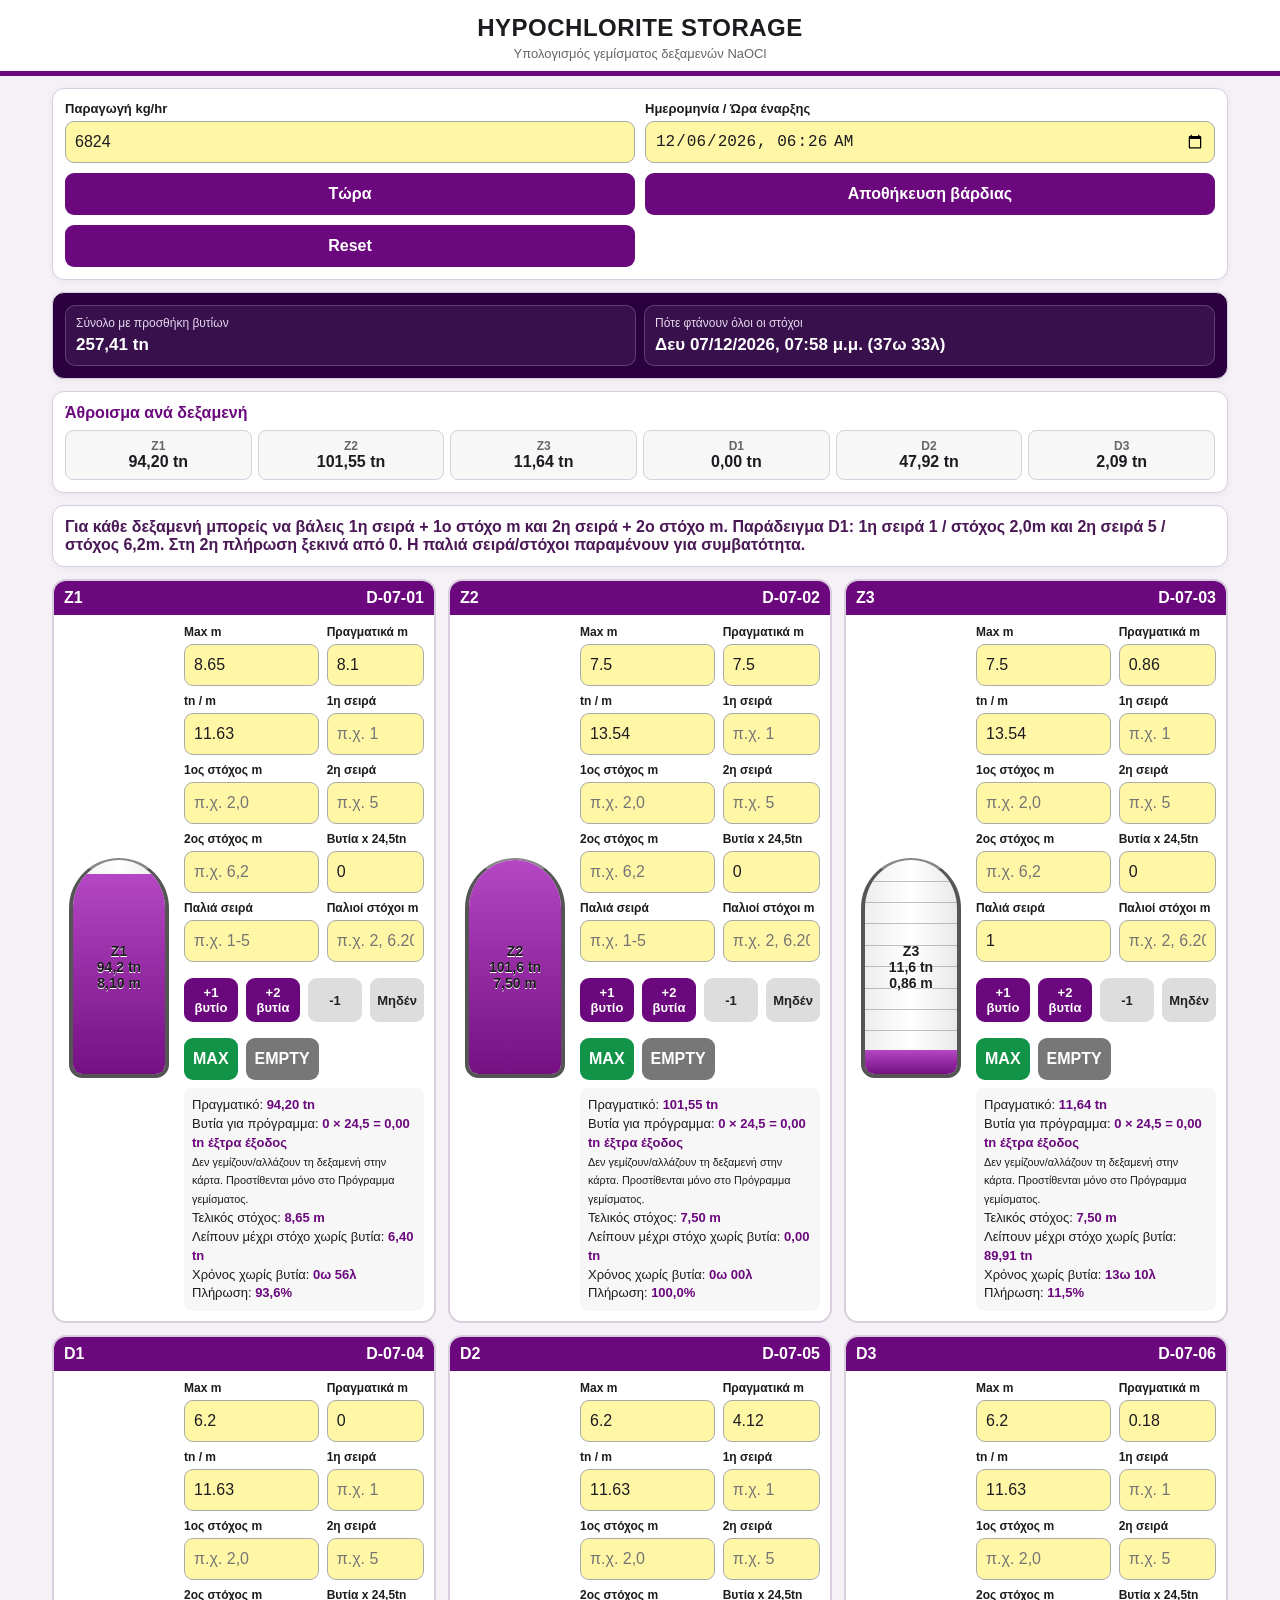
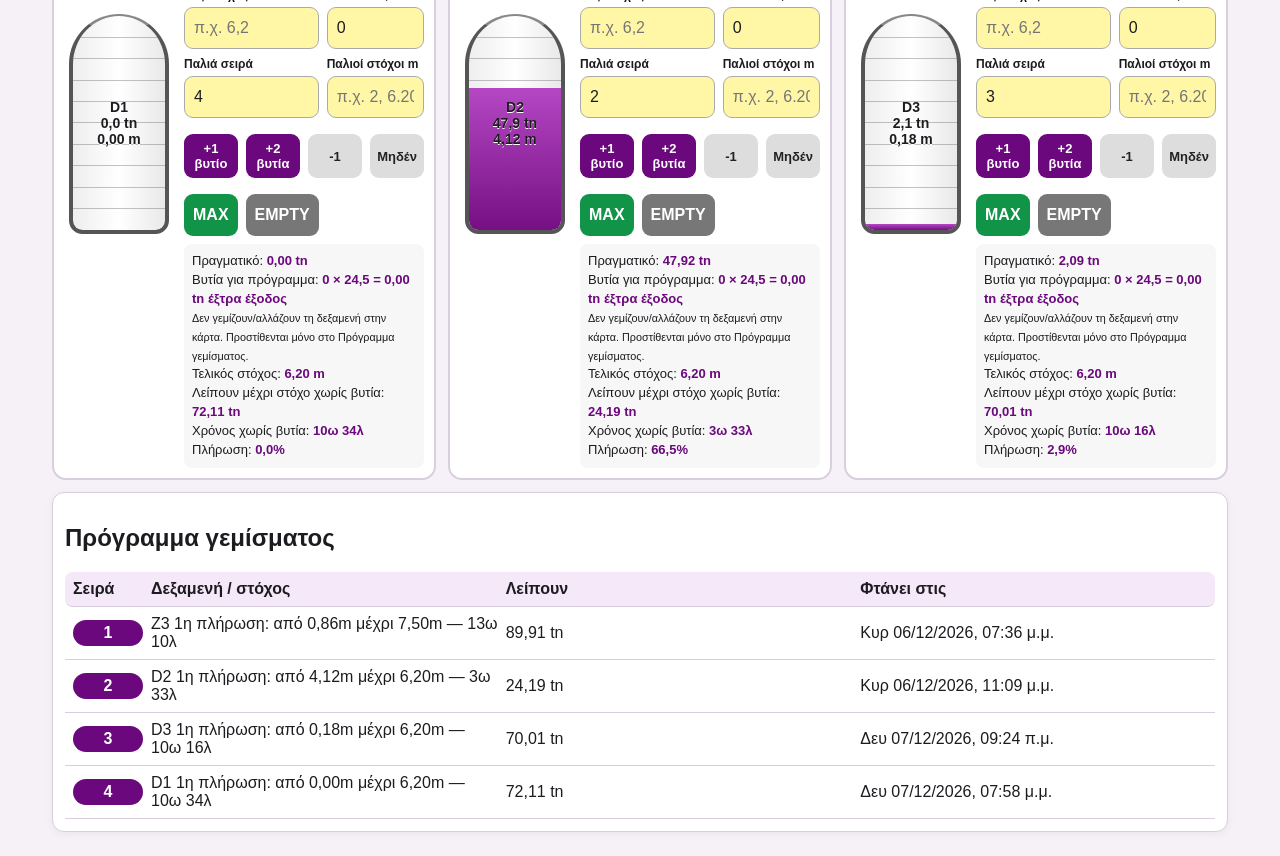
==== tank-planner/index.html @ 5c8deece "Add files via upload" ====
<!doctype html>
<html lang="el">
<head>
  <meta charset="utf-8" />
  <meta name="viewport" content="width=device-width, initial-scale=1, viewport-fit=cover" />
  <meta name="theme-color" content="#2b003f" />
  <meta name="apple-mobile-web-app-capable" content="yes" />
  <meta name="apple-mobile-web-app-title" content="NaOCl Tanks" />
  <meta name="apple-mobile-web-app-status-bar-style" content="black-translucent" />
  <link rel="apple-touch-icon" href="apple-touch-icon.png" />
  <link rel="icon" type="image/png" sizes="192x192" href="icon-192.png" />
  <link rel="manifest" href="manifest.json" />
  <link rel="stylesheet" href="style.css" />
  <title>NaOCl Storage</title>
</head>
<body>
  <header>
    <h1>HYPOCHLORITE STORAGE</h1>
    <p>Υπολογισμός γεμίσματος δεξαμενών NaOCl</p>
  </header>

  <main>
    <section class="panel top-panel">
      <label>Παραγωγή kg/hr
        <input id="production" type="text" inputmode="text" placeholder="π.χ. 6824 ή 6824,5" />
      </label>
      <label>Ημερομηνία / Ώρα έναρξης
        <input id="startTime" type="datetime-local" />
      </label>
      <button id="nowBtn" type="button">Τώρα</button>
      <button id="saveBtn" type="button">Αποθήκευση βάρδιας</button>
      <button id="resetBtn" type="button">Reset</button>
    </section>

    <section class="summary two">
      <div><span>Σύνολο με προσθήκη βυτίων</span><strong id="totalNow">-</strong></div>
      <div><span>Πότε φτάνουν όλοι οι στόχοι</span><strong id="allFullTime">-</strong></div>
    </section>

    <section class="panel compact">
      <h2>Άθροισμα ανά δεξαμενή</h2>
      <div id="totalBreakdown" class="breakdown"></div>
    </section>

    <section class="legend">
      <span>Για κάθε δεξαμενή μπορείς να βάλεις 1η σειρά + 1ο στόχο m και 2η σειρά + 2ο στόχο m. Παράδειγμα D1: 1η σειρά 1 / στόχος 2,0m και 2η σειρά 5 / στόχος 6,2m. Στη 2η πλήρωση ξεκινά από 0. Η παλιά σειρά/στόχοι παραμένουν για συμβατότητα.</span>
    </section>

    <section id="tanks" class="tank-grid"></section>

    <section class="panel">
      <h2>Πρόγραμμα γεμίσματος</h2>
      <div id="schedule" class="schedule"></div>
    </section>
  </main>

  <script src="app.js?v=v8-display-order-1"></script>
</body>
</html>
---- tank-planner/style.css ----
:root{
  --bg:#f5f1f6; --panel:#ffffff; --purple:#6b087d; --purple2:#8a2399;
  --text:#1c1b1f; --muted:#666; --line:#d8cedd; --water:#9a28aa; --input:#fff7a6;
  --green:#119447; --red:#d22; --blue:#0057d9;
}
*{box-sizing:border-box}
body{margin:0;font-family:Arial,Helvetica,sans-serif;background:var(--bg);color:var(--text)}
header{background:#fff;padding:14px 12px 10px;text-align:center;border-bottom:5px solid var(--purple)}
h1{font-size:24px;margin:0;font-weight:900;letter-spacing:.5px} header p{margin:4px 0 0;color:var(--muted);font-size:13px}
main{max-width:1200px;margin:0 auto;padding:12px}
.panel,.summary,.legend{background:var(--panel);border:1px solid var(--line);border-radius:12px;padding:12px;margin-bottom:12px;box-shadow:0 2px 8px #0000000d}
.top-panel{display:grid;grid-template-columns:repeat(2,minmax(160px,1fr));gap:10px;align-items:end}
label{display:flex;flex-direction:column;font-size:13px;font-weight:700;gap:5px}
input,select,button{font-size:16px;border:1px solid #aaa;border-radius:9px;padding:9px;background:white;color:var(--text);min-height:42px}
input{background:var(--input)}
button{background:var(--purple);color:white;border:0;font-weight:800} button.secondary{background:#ddd;color:#222}
.summary{display:grid;grid-template-columns:repeat(2,1fr);gap:8px;background:#2b003f;color:white}
.summary div{border:1px solid #ffffff33;border-radius:10px;padding:10px;background:#ffffff10}.summary span{display:block;font-size:12px;color:#e7d8ef}.summary strong{display:block;margin-top:5px;font-size:17px}
.legend{font-weight:700;color:#4a1855}
.tank-grid{display:grid;grid-template-columns:repeat(3,1fr);gap:12px;margin-bottom:12px}
.tank-card{background:white;border:2px solid var(--line);border-radius:14px;padding:10px;position:relative;overflow:hidden}
.tank-card.active{border-color:var(--purple);box-shadow:0 0 0 3px #6b087d22}
.tank-title{display:flex;justify-content:space-between;align-items:center;background:var(--purple);color:white;margin:-10px -10px 10px;padding:8px 10px;font-weight:900}
.tank-layout{display:grid;grid-template-columns:110px 1fr;gap:10px;align-items:start}
.tank-visual{height:220px;border:4px solid #555;border-top:2px solid #888;border-radius:52px 52px 14px 14px;background:linear-gradient(90deg,#eee,#fff,#e9e9e9);position:relative;overflow:hidden;margin:auto;width:100px}
.fill{position:absolute;left:0;right:0;bottom:0;background:linear-gradient(#b547c4,#751083);height:0%;transition:height .25s}.mark{position:absolute;left:0;right:0;border-top:1px solid #666;opacity:.4}.tank-text{position:absolute;inset:0;display:flex;flex-direction:column;align-items:center;justify-content:center;text-align:center;font-weight:900;text-shadow:0 1px 0 #fff;font-size:14px}
.fields{display:grid;grid-template-columns:1fr 1fr;gap:8px}.fields label{font-size:12px}.fields input{width:100%}.small-btns{display:grid;grid-template-columns:1fr 1fr;gap:8px;margin-top:8px}.maxbtn{background:var(--green)}.emptybtn{background:#777}
.results{grid-column:1/-1;background:#f7f7f7;border-radius:8px;padding:8px;font-size:13px;line-height:1.45}.results b{color:var(--purple)}
.schedule-row{display:grid;grid-template-columns:70px 1fr 1fr 1fr;gap:8px;padding:8px;border-bottom:1px solid var(--line);align-items:center}.schedule-row:first-child{font-weight:900;background:#f5e8f8;border-radius:8px}.badge{background:var(--purple);color:white;border-radius:999px;padding:4px 8px;font-weight:900;text-align:center}
@media(max-width:850px){.tank-grid{grid-template-columns:1fr}.summary{grid-template-columns:1fr 1fr}.top-panel{grid-template-columns:1fr}.tank-layout{grid-template-columns:95px 1fr}.tank-visual{height:190px;width:88px}.schedule-row{grid-template-columns:55px 1fr;gap:5px}.schedule-row span:nth-child(3),.schedule-row span:nth-child(4){grid-column:2}.schedule-row:first-child{display:none}}

.compact h2{margin:0 0 8px;font-size:16px;color:var(--purple)}
.breakdown{display:grid;grid-template-columns:repeat(6,1fr);gap:6px}
.breakdown div{background:#f7f7f7;border:1px solid var(--line);border-radius:8px;padding:8px;text-align:center;font-weight:800}
.breakdown span{display:block;color:var(--muted);font-size:12px;font-weight:700}
@media(max-width:850px){.breakdown{grid-template-columns:repeat(2,1fr)}.summary{grid-template-columns:1fr}}
.tankers-btns{grid-column:1/-1;grid-template-columns:repeat(4,1fr)}
.tankerbtn{font-size:13px;padding:7px;min-height:38px}
.breakdown small{display:block;color:var(--purple);font-size:11px;margin-top:2px}
.breakdown .wide{grid-column:span 2;background:#fff7d1}
@media(max-width:850px){.tankers-btns{grid-template-columns:repeat(2,1fr)}.breakdown .wide{grid-column:span 2}}
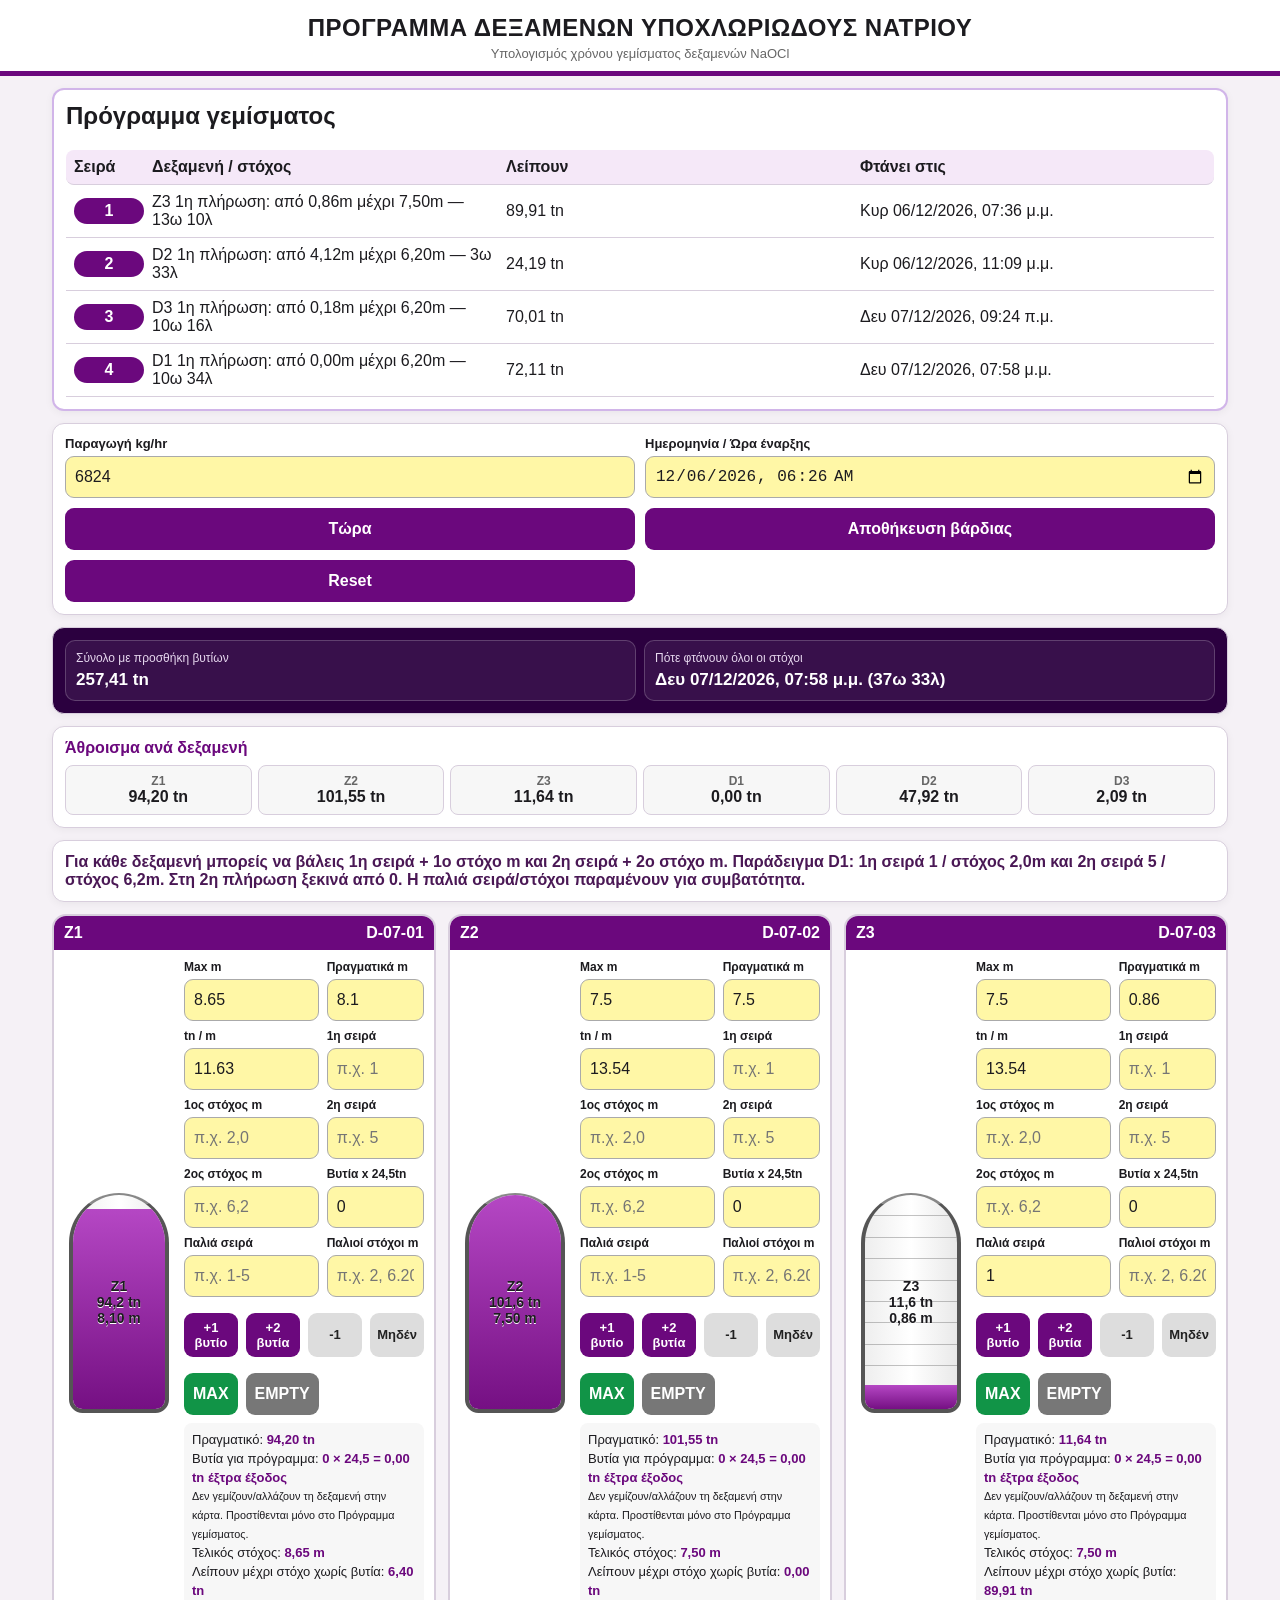
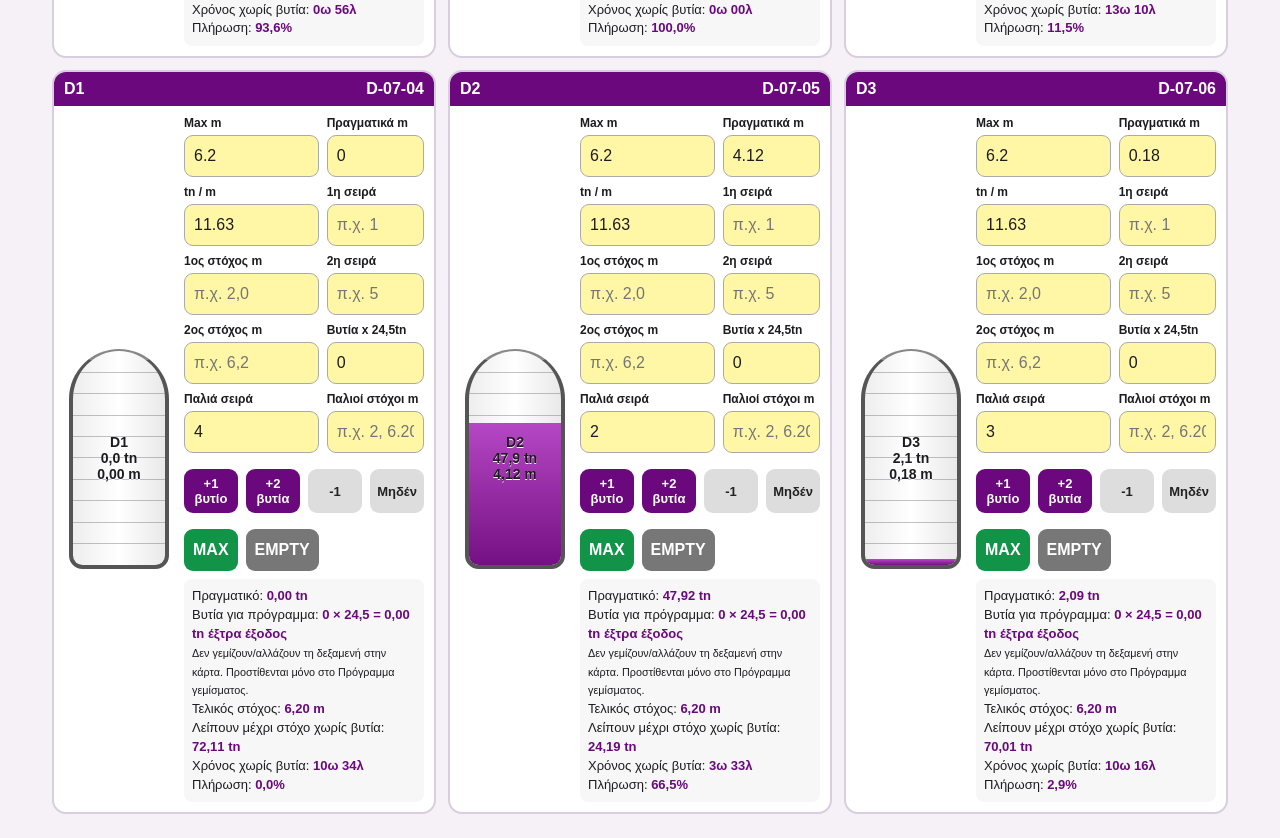
==== commit 4738ef12: "Add files via upload" ====
--- a/tank-planner/index.html
+++ b/tank-planner/index.html
@@ -10,16 +10,21 @@
   <link rel="apple-touch-icon" href="apple-touch-icon.png" />
   <link rel="icon" type="image/png" sizes="192x192" href="icon-192.png" />
   <link rel="manifest" href="manifest.json" />
-  <link rel="stylesheet" href="style.css" />
-  <title>NaOCl Storage</title>
+  <link rel="stylesheet" href="style.css?v=4.1.0" />
+  <title>Πρόγραμμα Δεξαμενών Υποχλωριώδους Νατρίου</title>
 </head>
 <body>
   <header>
-    <h1>HYPOCHLORITE STORAGE</h1>
-    <p>Υπολογισμός γεμίσματος δεξαμενών NaOCl</p>
+    <h1>ΠΡΟΓΡΑΜΜΑ ΔΕΞΑΜΕΝΩΝ ΥΠΟΧΛΩΡΙΩΔΟΥΣ ΝΑΤΡΙΟΥ</h1>
+    <p>Υπολογισμός χρόνου γεμίσματος δεξαμενών NaOCl</p>
   </header>
 
   <main>
+    <section class="panel schedule-panel schedule-panel-top">
+      <h2>Πρόγραμμα γεμίσματος</h2>
+      <div id="schedule" class="schedule"></div>
+    </section>
+
     <section class="panel top-panel">
       <label>Παραγωγή kg/hr
         <input id="production" type="text" inputmode="text" placeholder="π.χ. 6824 ή 6824,5" />
@@ -48,12 +53,8 @@
 
     <section id="tanks" class="tank-grid"></section>
 
-    <section class="panel">
-      <h2>Πρόγραμμα γεμίσματος</h2>
-      <div id="schedule" class="schedule"></div>
-    </section>
   </main>
 
-  <script src="app.js?v=v8-display-order-1"></script>
+  <script src="app.js?v=4.1.0"></script>
 </body>
 </html>
--- a/tank-planner/style.css
+++ b/tank-planner/style.css
@@ -39,3 +39,7 @@
 .breakdown small{display:block;color:var(--purple);font-size:11px;margin-top:2px}
 .breakdown .wide{grid-column:span 2;background:#fff7d1}
 @media(max-width:850px){.tankers-btns{grid-template-columns:repeat(2,1fr)}.breakdown .wide{grid-column:span 2}}
+
+/* v4.1: το πρόγραμμα γεμίσματος εμφανίζεται πρώτο */
+.schedule-panel-top{margin-top:0;border:2px solid rgba(123,44,191,.35)}
+.schedule-panel-top h2{margin-top:0}
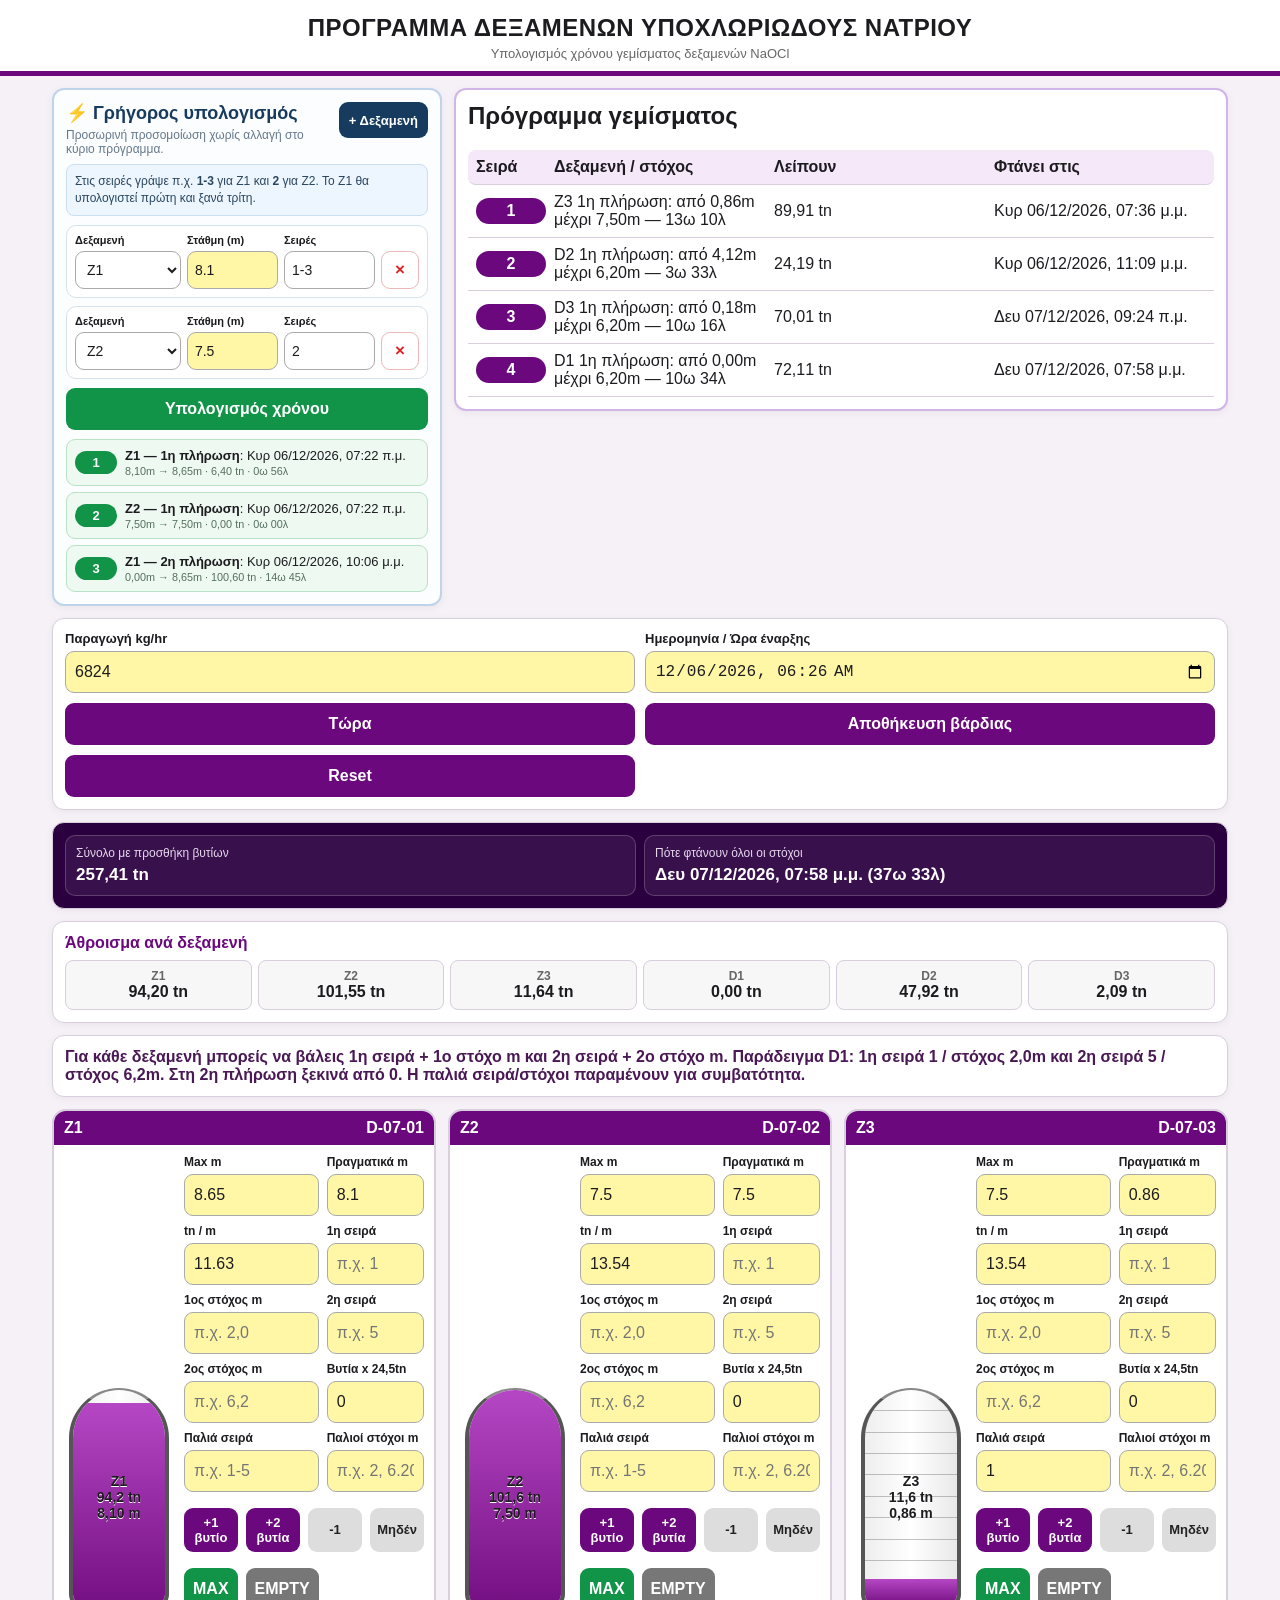
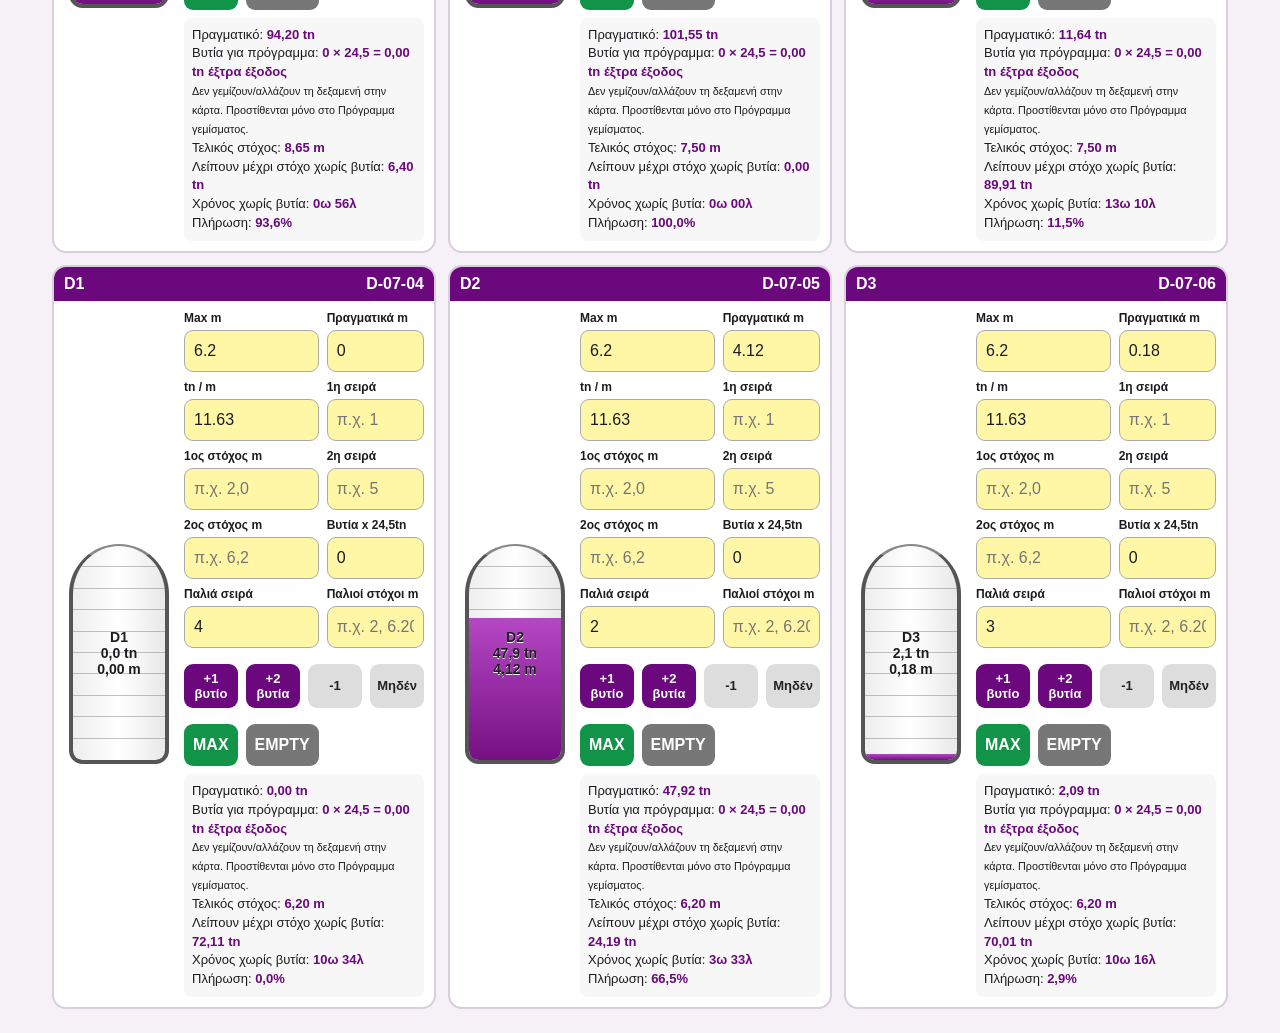
==== commit 4b3c1bfb: "Add files via upload" ====
--- a/tank-planner/index.html
+++ b/tank-planner/index.html
@@ -10,7 +10,7 @@
   <link rel="apple-touch-icon" href="apple-touch-icon.png" />
   <link rel="icon" type="image/png" sizes="192x192" href="icon-192.png" />
   <link rel="manifest" href="manifest.json" />
-  <link rel="stylesheet" href="style.css?v=4.1.0" />
+  <link rel="stylesheet" href="style.css?v=4.2.0" />
   <title>Πρόγραμμα Δεξαμενών Υποχλωριώδους Νατρίου</title>
 </head>
 <body>
@@ -20,10 +20,26 @@
   </header>
 
   <main>
-    <section class="panel schedule-panel schedule-panel-top">
-      <h2>Πρόγραμμα γεμίσματος</h2>
-      <div id="schedule" class="schedule"></div>
-    </section>
+    <div class="top-workspace">
+      <section class="panel quick-panel">
+        <div class="quick-heading">
+          <div>
+            <h2>⚡ Γρήγορος υπολογισμός</h2>
+            <p>Προσωρινή προσομοίωση χωρίς αλλαγή στο κύριο πρόγραμμα.</p>
+          </div>
+          <button id="quickAddBtn" class="quick-add" type="button">+ Δεξαμενή</button>
+        </div>
+        <div class="quick-help">Στις σειρές γράψε π.χ. <b>1-3</b> για Z1 και <b>2</b> για Z2. Το Z1 θα υπολογιστεί πρώτη και ξανά τρίτη.</div>
+        <div id="quickRows" class="quick-rows"></div>
+        <button id="quickCalcBtn" class="quick-calc" type="button">Υπολογισμός χρόνου</button>
+        <div id="quickResults" class="quick-results" aria-live="polite"></div>
+      </section>
+
+      <section class="panel schedule-panel schedule-panel-top">
+        <h2>Πρόγραμμα γεμίσματος</h2>
+        <div id="schedule" class="schedule"></div>
+      </section>
+    </div>
 
     <section class="panel top-panel">
       <label>Παραγωγή kg/hr
@@ -55,6 +71,6 @@
 
   </main>
 
-  <script src="app.js?v=4.1.0"></script>
+  <script src="app.js?v=4.2.0"></script>
 </body>
 </html>
--- a/tank-planner/style.css
+++ b/tank-planner/style.css
@@ -43,3 +43,38 @@
 /* v4.1: το πρόγραμμα γεμίσματος εμφανίζεται πρώτο */
 .schedule-panel-top{margin-top:0;border:2px solid rgba(123,44,191,.35)}
 .schedule-panel-top h2{margin-top:0}
+
+/* v4.2: γρήγορος υπολογισμός δίπλα στο κανονικό πρόγραμμα */
+.top-workspace{display:grid;grid-template-columns:minmax(300px,390px) minmax(0,1fr);gap:12px;align-items:start}
+.quick-panel{border:2px solid #bfd4e8;background:#fbfdff}
+.quick-heading{display:flex;justify-content:space-between;align-items:flex-start;gap:8px;margin-bottom:8px}
+.quick-heading h2{margin:0;color:#173b5f;font-size:18px}
+.quick-heading p{margin:4px 0 0;color:#66788a;font-size:12px}
+.quick-add{background:#173b5f;white-space:nowrap;padding:7px 10px;min-height:36px;font-size:13px}
+.quick-help{background:#edf6ff;border:1px solid #c9dff3;border-radius:8px;padding:8px;font-size:12px;line-height:1.4;color:#29465f;margin-bottom:9px}
+.quick-rows{display:grid;gap:8px}
+.quick-row{display:grid;grid-template-columns:1fr .86fr .86fr 38px;gap:6px;align-items:end;padding:8px;border:1px solid #d6e2ec;border-radius:10px;background:#fff}
+.quick-row label{font-size:11px}
+.quick-row input,.quick-row select{min-width:0;width:100%;font-size:14px;padding:7px;min-height:38px;background:#fff}
+.quick-row .quick-level{background:#fff7a6}
+.quick-remove{background:#fff;color:#d22;border:1px solid #efb8b8;padding:4px;min-height:38px;font-size:17px}
+.quick-calc{width:100%;margin-top:9px;background:#119447}
+.quick-results{margin-top:9px;display:grid;gap:6px}
+.quick-result-row{display:grid;grid-template-columns:42px 1fr;gap:8px;align-items:center;padding:8px;border-radius:9px;background:#eef9f1;border:1px solid #b9e2c4;font-size:13px}
+.quick-result-row .badge{background:#119447}
+.quick-result-row small{display:block;color:#55705d;margin-top:2px}
+.quick-empty{padding:10px;border:1px dashed #b7c6d3;border-radius:8px;color:#66788a;text-align:center;font-size:13px}
+@media(max-width:850px){
+  .top-workspace{grid-template-columns:1fr}
+  .quick-panel{order:0}
+  .schedule-panel-top{order:1}
+  .quick-row{grid-template-columns:1fr 1fr}
+  .quick-remove{grid-column:2;justify-self:end;width:42px}
+  .quick-heading{align-items:center}
+}
+@media(max-width:430px){
+  .quick-heading{display:block}
+  .quick-add{width:100%;margin-top:8px}
+  .quick-row{grid-template-columns:1fr}
+  .quick-remove{grid-column:1;justify-self:end}
+}
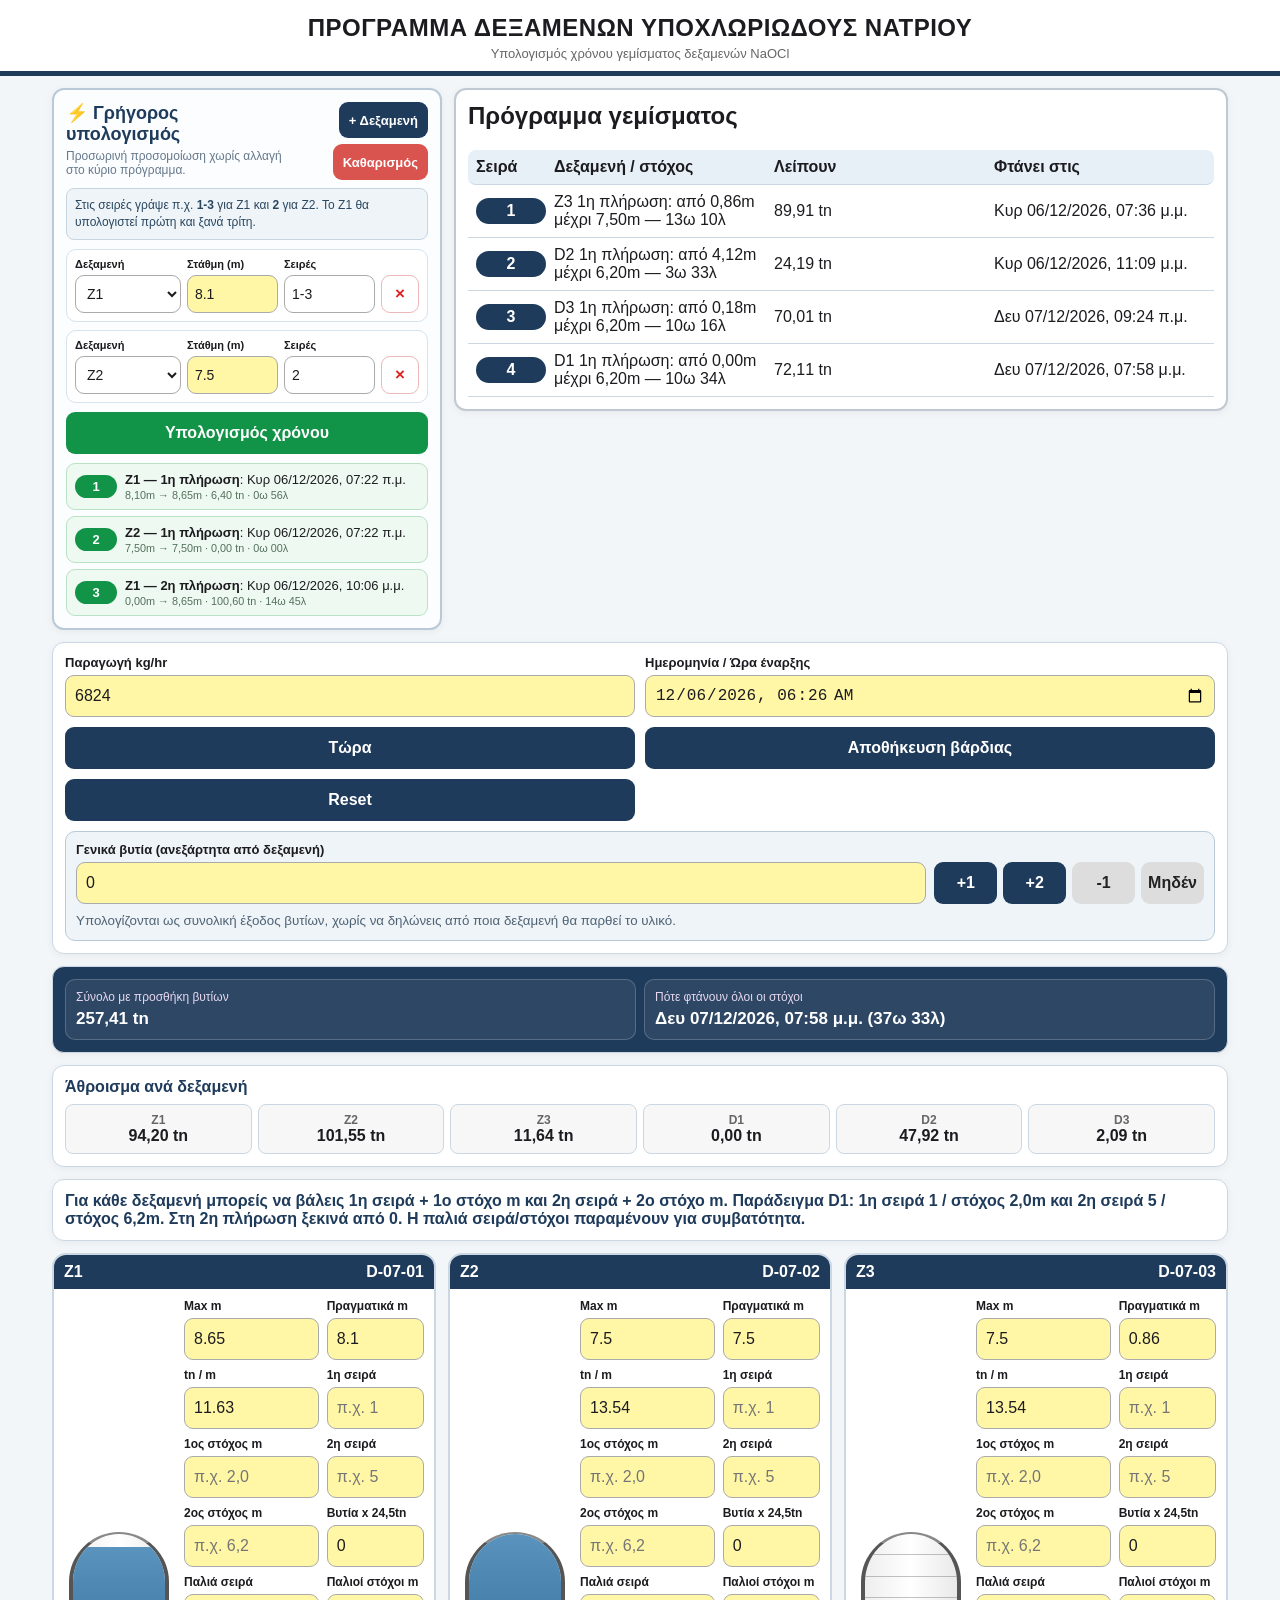
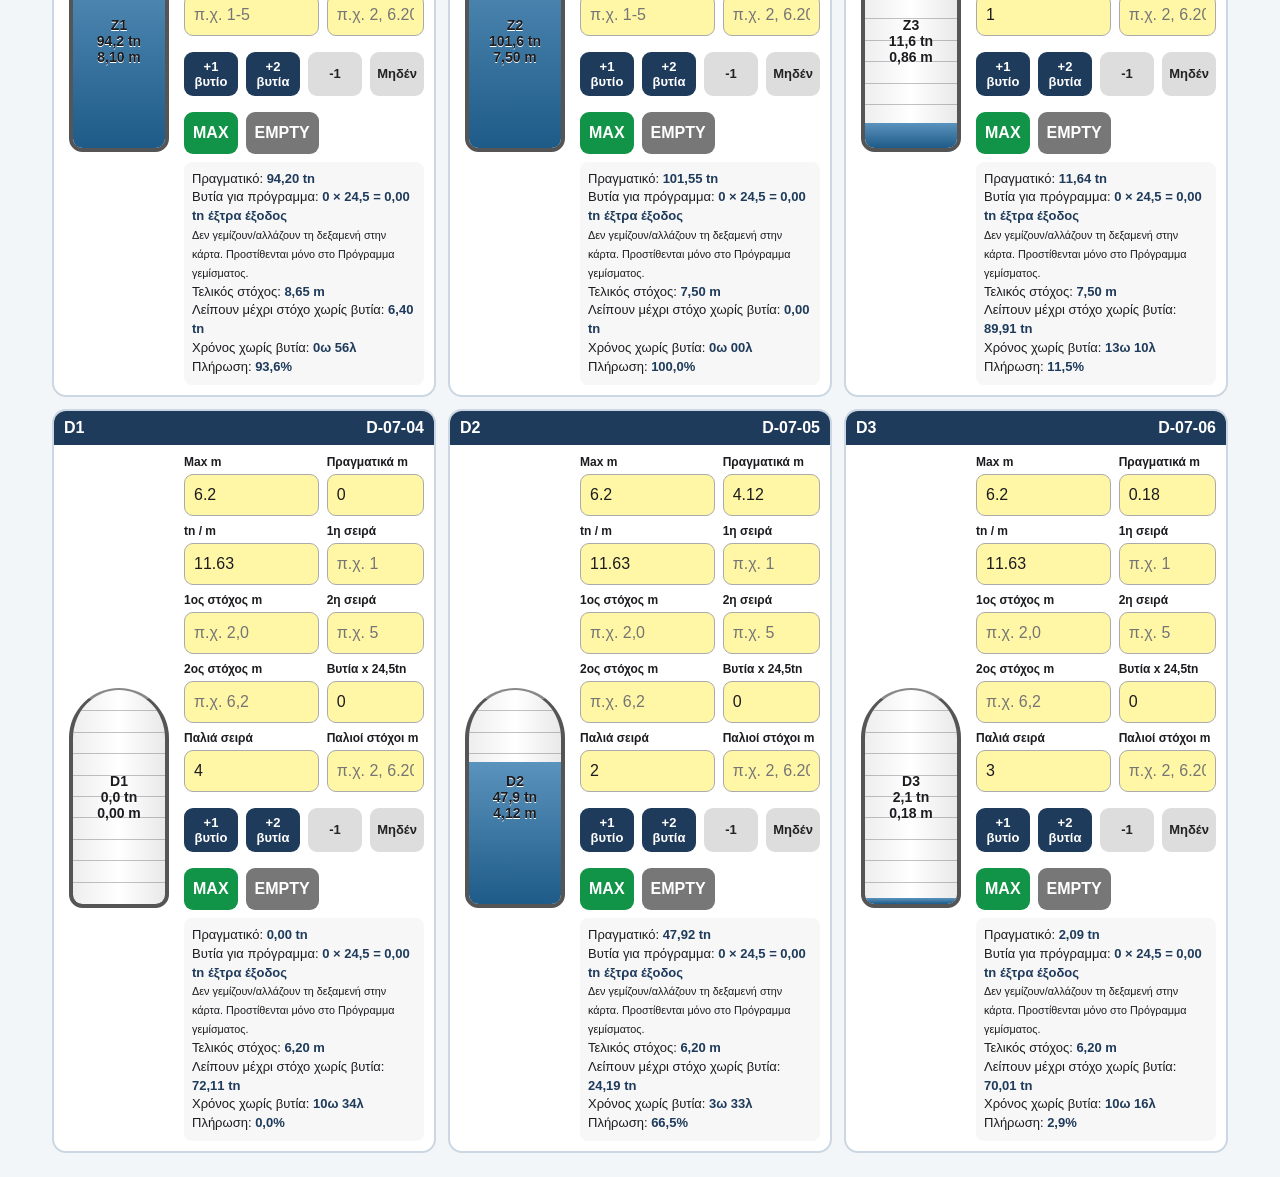
==== commit 665557cf: "Add files via upload" ====
--- a/tank-planner/index.html
+++ b/tank-planner/index.html
@@ -3,14 +3,14 @@
 <head>
   <meta charset="utf-8" />
   <meta name="viewport" content="width=device-width, initial-scale=1, viewport-fit=cover" />
-  <meta name="theme-color" content="#2b003f" />
+  <meta name="theme-color" content="#1f3b5b" />
   <meta name="apple-mobile-web-app-capable" content="yes" />
   <meta name="apple-mobile-web-app-title" content="NaOCl Tanks" />
   <meta name="apple-mobile-web-app-status-bar-style" content="black-translucent" />
   <link rel="apple-touch-icon" href="apple-touch-icon.png" />
   <link rel="icon" type="image/png" sizes="192x192" href="icon-192.png" />
   <link rel="manifest" href="manifest.json" />
-  <link rel="stylesheet" href="style.css?v=4.2.0" />
+  <link rel="stylesheet" href="style.css?v=4.3.0" />
   <title>Πρόγραμμα Δεξαμενών Υποχλωριώδους Νατρίου</title>
 </head>
 <body>
@@ -27,7 +27,10 @@
             <h2>⚡ Γρήγορος υπολογισμός</h2>
             <p>Προσωρινή προσομοίωση χωρίς αλλαγή στο κύριο πρόγραμμα.</p>
           </div>
-          <button id="quickAddBtn" class="quick-add" type="button">+ Δεξαμενή</button>
+          <div class="quick-actions">
+            <button id="quickAddBtn" class="quick-add" type="button">+ Δεξαμενή</button>
+            <button id="quickClearBtn" class="quick-clear" type="button">Καθαρισμός</button>
+          </div>
         </div>
         <div class="quick-help">Στις σειρές γράψε π.χ. <b>1-3</b> για Z1 και <b>2</b> για Z2. Το Z1 θα υπολογιστεί πρώτη και ξανά τρίτη.</div>
         <div id="quickRows" class="quick-rows"></div>
@@ -51,6 +54,18 @@
       <button id="nowBtn" type="button">Τώρα</button>
       <button id="saveBtn" type="button">Αποθήκευση βάρδιας</button>
       <button id="resetBtn" type="button">Reset</button>
+      <div class="global-tankers-box">
+        <label>Γενικά βυτία (ανεξάρτητα από δεξαμενή)
+          <input id="globalTankers" type="text" inputmode="numeric" placeholder="π.χ. 4" />
+        </label>
+        <div class="global-tanker-buttons">
+          <button id="globalTankerPlus1" type="button">+1</button>
+          <button id="globalTankerPlus2" type="button">+2</button>
+          <button id="globalTankerMinus1" class="secondary" type="button">-1</button>
+          <button id="globalTankerClear" class="secondary" type="button">Μηδέν</button>
+        </div>
+        <small>Υπολογίζονται ως συνολική έξοδος βυτίων, χωρίς να δηλώνεις από ποια δεξαμενή θα παρθεί το υλικό.</small>
+      </div>
     </section>
 
     <section class="summary two">
@@ -71,6 +86,6 @@
 
   </main>
 
-  <script src="app.js?v=4.2.0"></script>
+  <script src="app.js?v=4.3.0"></script>
 </body>
 </html>
--- a/tank-planner/style.css
+++ b/tank-planner/style.css
@@ -1,6 +1,6 @@
 :root{
-  --bg:#f5f1f6; --panel:#ffffff; --purple:#6b087d; --purple2:#8a2399;
-  --text:#1c1b1f; --muted:#666; --line:#d8cedd; --water:#9a28aa; --input:#fff7a6;
+  --bg:#f3f6f9; --panel:#ffffff; --purple:#1f3b5b; --purple2:#2f5f89;
+  --text:#1c1b1f; --muted:#666; --line:#cbd7e2; --water:#2f6f9f; --input:#fff7a6;
   --green:#119447; --red:#d22; --blue:#0057d9;
 }
 *{box-sizing:border-box}
@@ -14,19 +14,19 @@
 input,select,button{font-size:16px;border:1px solid #aaa;border-radius:9px;padding:9px;background:white;color:var(--text);min-height:42px}
 input{background:var(--input)}
 button{background:var(--purple);color:white;border:0;font-weight:800} button.secondary{background:#ddd;color:#222}
-.summary{display:grid;grid-template-columns:repeat(2,1fr);gap:8px;background:#2b003f;color:white}
+.summary{display:grid;grid-template-columns:repeat(2,1fr);gap:8px;background:#1f3b5b;color:white}
 .summary div{border:1px solid #ffffff33;border-radius:10px;padding:10px;background:#ffffff10}.summary span{display:block;font-size:12px;color:#e7d8ef}.summary strong{display:block;margin-top:5px;font-size:17px}
-.legend{font-weight:700;color:#4a1855}
+.legend{font-weight:700;color:#1f3b5b}
 .tank-grid{display:grid;grid-template-columns:repeat(3,1fr);gap:12px;margin-bottom:12px}
 .tank-card{background:white;border:2px solid var(--line);border-radius:14px;padding:10px;position:relative;overflow:hidden}
-.tank-card.active{border-color:var(--purple);box-shadow:0 0 0 3px #6b087d22}
+.tank-card.active{border-color:var(--purple);box-shadow:0 0 0 3px #1f3b5b22}
 .tank-title{display:flex;justify-content:space-between;align-items:center;background:var(--purple);color:white;margin:-10px -10px 10px;padding:8px 10px;font-weight:900}
 .tank-layout{display:grid;grid-template-columns:110px 1fr;gap:10px;align-items:start}
 .tank-visual{height:220px;border:4px solid #555;border-top:2px solid #888;border-radius:52px 52px 14px 14px;background:linear-gradient(90deg,#eee,#fff,#e9e9e9);position:relative;overflow:hidden;margin:auto;width:100px}
-.fill{position:absolute;left:0;right:0;bottom:0;background:linear-gradient(#b547c4,#751083);height:0%;transition:height .25s}.mark{position:absolute;left:0;right:0;border-top:1px solid #666;opacity:.4}.tank-text{position:absolute;inset:0;display:flex;flex-direction:column;align-items:center;justify-content:center;text-align:center;font-weight:900;text-shadow:0 1px 0 #fff;font-size:14px}
+.fill{position:absolute;left:0;right:0;bottom:0;background:linear-gradient(#5a93bd,#1f5b88);height:0%;transition:height .25s}.mark{position:absolute;left:0;right:0;border-top:1px solid #666;opacity:.4}.tank-text{position:absolute;inset:0;display:flex;flex-direction:column;align-items:center;justify-content:center;text-align:center;font-weight:900;text-shadow:0 1px 0 #fff;font-size:14px}
 .fields{display:grid;grid-template-columns:1fr 1fr;gap:8px}.fields label{font-size:12px}.fields input{width:100%}.small-btns{display:grid;grid-template-columns:1fr 1fr;gap:8px;margin-top:8px}.maxbtn{background:var(--green)}.emptybtn{background:#777}
 .results{grid-column:1/-1;background:#f7f7f7;border-radius:8px;padding:8px;font-size:13px;line-height:1.45}.results b{color:var(--purple)}
-.schedule-row{display:grid;grid-template-columns:70px 1fr 1fr 1fr;gap:8px;padding:8px;border-bottom:1px solid var(--line);align-items:center}.schedule-row:first-child{font-weight:900;background:#f5e8f8;border-radius:8px}.badge{background:var(--purple);color:white;border-radius:999px;padding:4px 8px;font-weight:900;text-align:center}
+.schedule-row{display:grid;grid-template-columns:70px 1fr 1fr 1fr;gap:8px;padding:8px;border-bottom:1px solid var(--line);align-items:center}.schedule-row:first-child{font-weight:900;background:#e8f0f7;border-radius:8px}.badge{background:var(--purple);color:white;border-radius:999px;padding:4px 8px;font-weight:900;text-align:center}
 @media(max-width:850px){.tank-grid{grid-template-columns:1fr}.summary{grid-template-columns:1fr 1fr}.top-panel{grid-template-columns:1fr}.tank-layout{grid-template-columns:95px 1fr}.tank-visual{height:190px;width:88px}.schedule-row{grid-template-columns:55px 1fr;gap:5px}.schedule-row span:nth-child(3),.schedule-row span:nth-child(4){grid-column:2}.schedule-row:first-child{display:none}}
 
 .compact h2{margin:0 0 8px;font-size:16px;color:var(--purple)}
@@ -41,7 +41,7 @@
 @media(max-width:850px){.tankers-btns{grid-template-columns:repeat(2,1fr)}.breakdown .wide{grid-column:span 2}}
 
 /* v4.1: το πρόγραμμα γεμίσματος εμφανίζεται πρώτο */
-.schedule-panel-top{margin-top:0;border:2px solid rgba(123,44,191,.35)}
+.schedule-panel-top{margin-top:0;border:2px solid rgba(31,59,91,.28)}
 .schedule-panel-top h2{margin-top:0}
 
 /* v4.2: γρήγορος υπολογισμός δίπλα στο κανονικό πρόγραμμα */
@@ -78,3 +78,22 @@
   .quick-row{grid-template-columns:1fr}
   .quick-remove{grid-column:1;justify-self:end}
 }
+
+
+/* v4.3: γρήγορος καθαρισμός, γενικά βυτία και ενιαίο μπλε χρώμα */
+.quick-actions{display:flex;gap:6px;flex-wrap:wrap;justify-content:flex-end}
+.quick-clear{background:#d9534f;white-space:nowrap;padding:7px 10px;min-height:36px;font-size:13px}
+.global-tankers-box{grid-column:1/-1;border:1px solid #b9c9d8;background:#eef4f8;border-radius:10px;padding:10px;display:grid;grid-template-columns:minmax(180px,1fr) auto;gap:8px;align-items:end}
+.global-tankers-box input{background:#fff7a6}
+.global-tankers-box small{grid-column:1/-1;color:#4f6274;line-height:1.35}
+.global-tanker-buttons{display:grid;grid-template-columns:repeat(4,minmax(58px,1fr));gap:6px}
+.global-tanker-buttons button{min-height:42px;padding:7px}
+.quick-heading h2,.compact h2,.results b,.breakdown small{color:#1f3b5b}
+.quick-panel{border-color:#b9c9d8;background:#fbfdff}
+.quick-add{background:#1f3b5b}
+.quick-help{background:#eef4f8;border-color:#c6d5e2;color:#29465f}
+@media(max-width:650px){
+  .global-tankers-box{grid-template-columns:1fr}
+  .global-tanker-buttons{grid-template-columns:repeat(4,1fr)}
+  .quick-actions{justify-content:flex-start;margin-top:8px}
+}
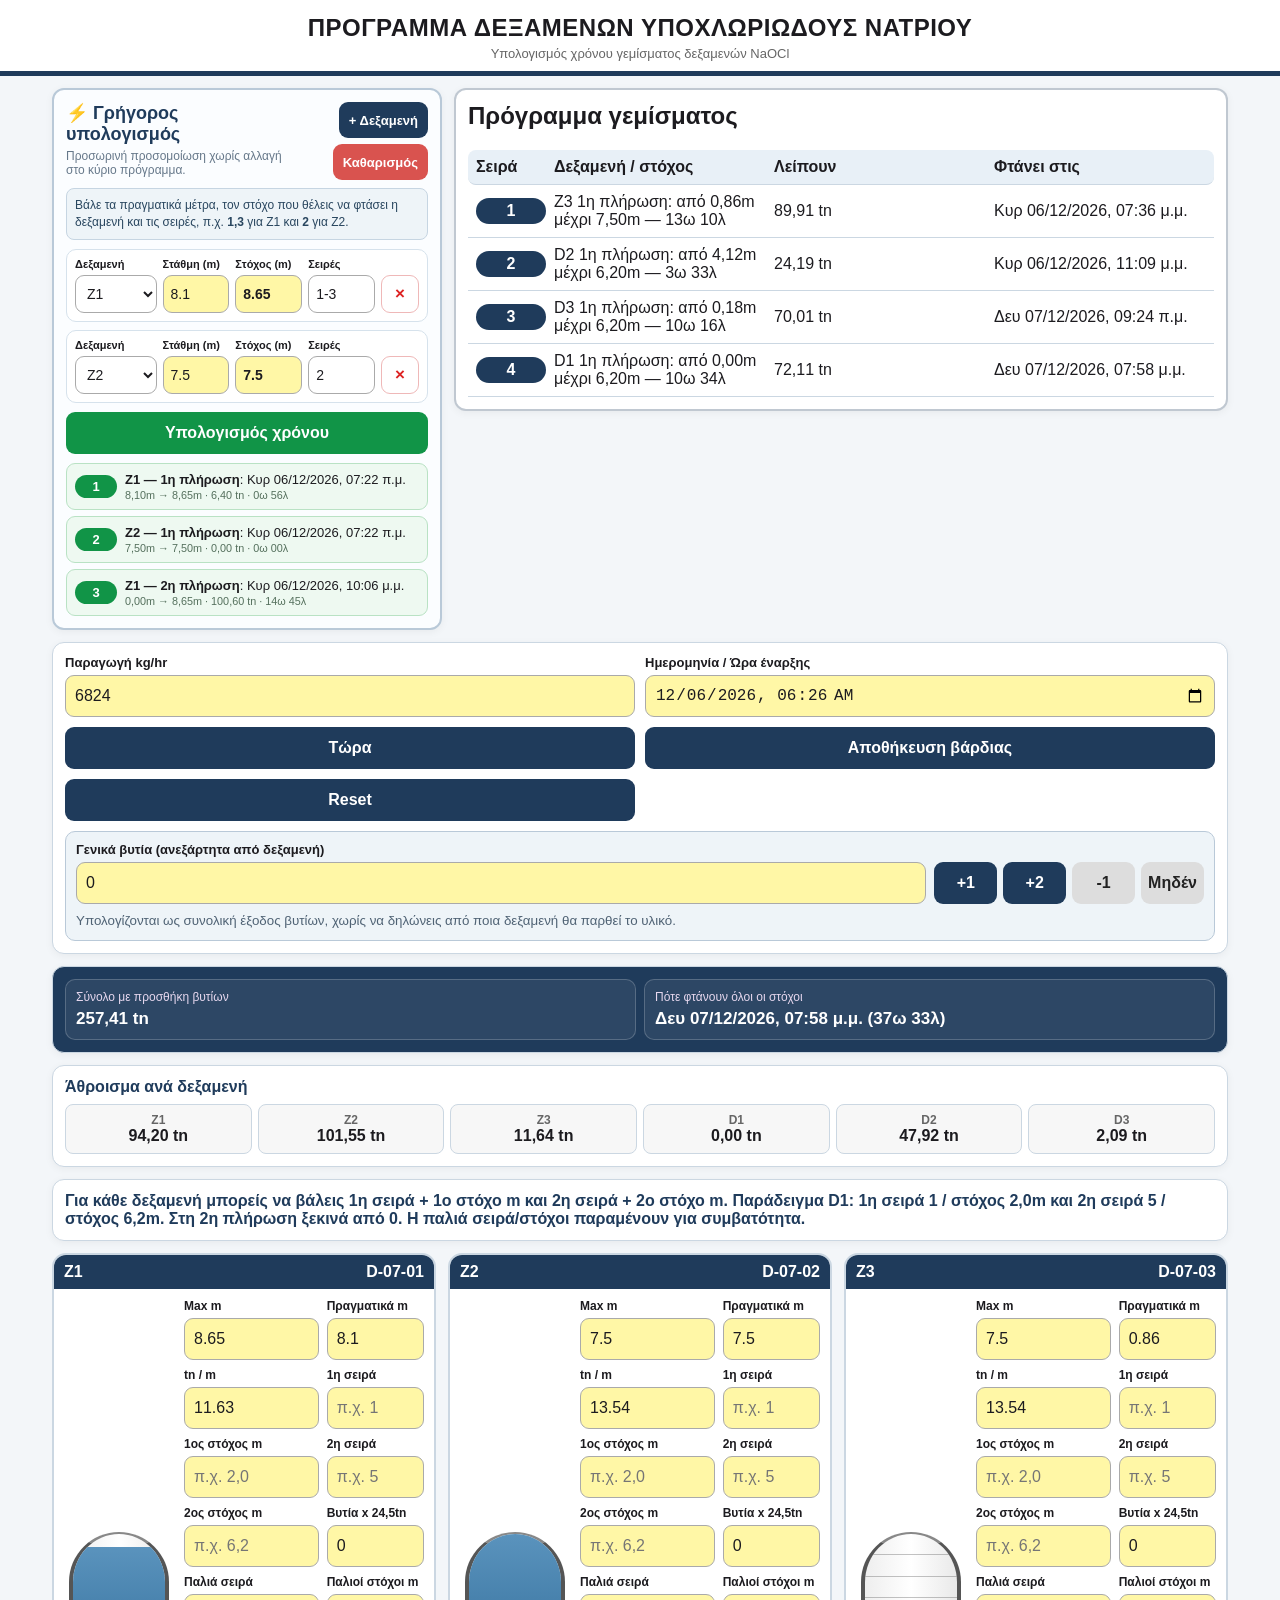
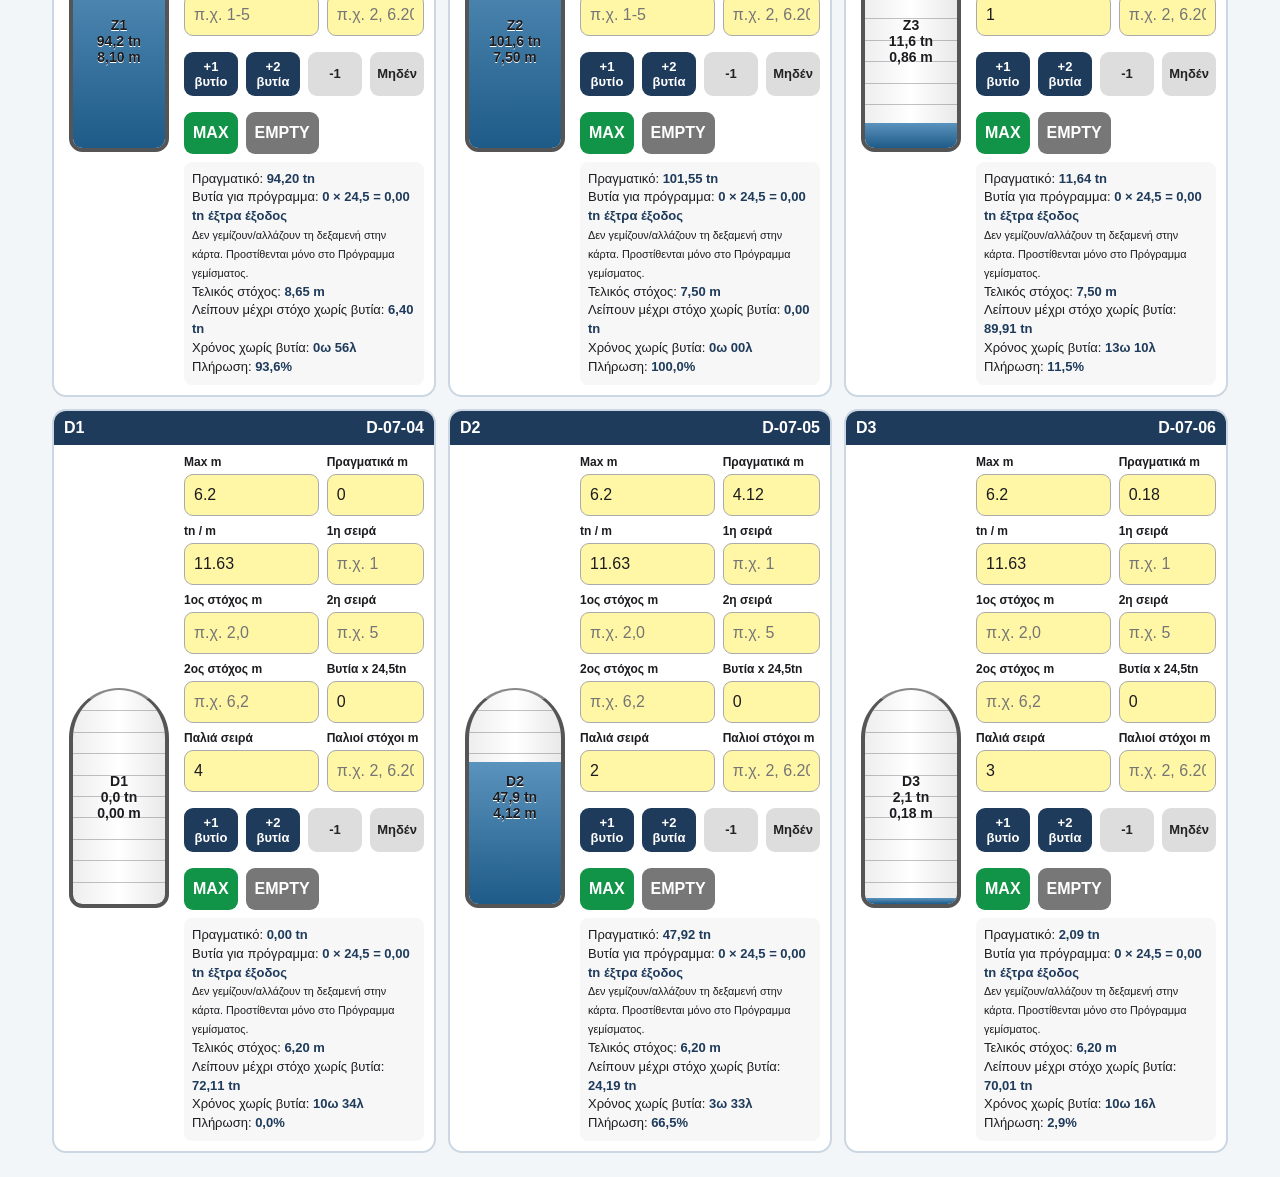
==== commit 394ed95e: "Add files via upload" ====
--- a/tank-planner/index.html
+++ b/tank-planner/index.html
@@ -32,7 +32,7 @@
             <button id="quickClearBtn" class="quick-clear" type="button">Καθαρισμός</button>
           </div>
         </div>
-        <div class="quick-help">Στις σειρές γράψε π.χ. <b>1-3</b> για Z1 και <b>2</b> για Z2. Το Z1 θα υπολογιστεί πρώτη και ξανά τρίτη.</div>
+        <div class="quick-help">Βάλε τα πραγματικά μέτρα, τον στόχο που θέλεις να φτάσει η δεξαμενή και τις σειρές, π.χ. <b>1,3</b> για Z1 και <b>2</b> για Z2.</div>
         <div id="quickRows" class="quick-rows"></div>
         <button id="quickCalcBtn" class="quick-calc" type="button">Υπολογισμός χρόνου</button>
         <div id="quickResults" class="quick-results" aria-live="polite"></div>
--- a/tank-planner/style.css
+++ b/tank-planner/style.css
@@ -53,10 +53,10 @@
 .quick-add{background:#173b5f;white-space:nowrap;padding:7px 10px;min-height:36px;font-size:13px}
 .quick-help{background:#edf6ff;border:1px solid #c9dff3;border-radius:8px;padding:8px;font-size:12px;line-height:1.4;color:#29465f;margin-bottom:9px}
 .quick-rows{display:grid;gap:8px}
-.quick-row{display:grid;grid-template-columns:1fr .86fr .86fr 38px;gap:6px;align-items:end;padding:8px;border:1px solid #d6e2ec;border-radius:10px;background:#fff}
+.quick-row{display:grid;grid-template-columns:1fr .82fr .82fr .82fr 38px;gap:6px;align-items:end;padding:8px;border:1px solid #d6e2ec;border-radius:10px;background:#fff}
 .quick-row label{font-size:11px}
 .quick-row input,.quick-row select{min-width:0;width:100%;font-size:14px;padding:7px;min-height:38px;background:#fff}
-.quick-row .quick-level{background:#fff7a6}
+.quick-row .quick-level,.quick-row .quick-target{background:#fff7a6}
 .quick-remove{background:#fff;color:#d22;border:1px solid #efb8b8;padding:4px;min-height:38px;font-size:17px}
 .quick-calc{width:100%;margin-top:9px;background:#119447}
 .quick-results{margin-top:9px;display:grid;gap:6px}
@@ -97,3 +97,6 @@
   .global-tanker-buttons{grid-template-columns:repeat(4,1fr)}
   .quick-actions{justify-content:flex-start;margin-top:8px}
 }
+
+/* v4.4: στόχος δεξαμενής στον γρήγορο υπολογισμό */
+.quick-row .quick-target{font-weight:700}
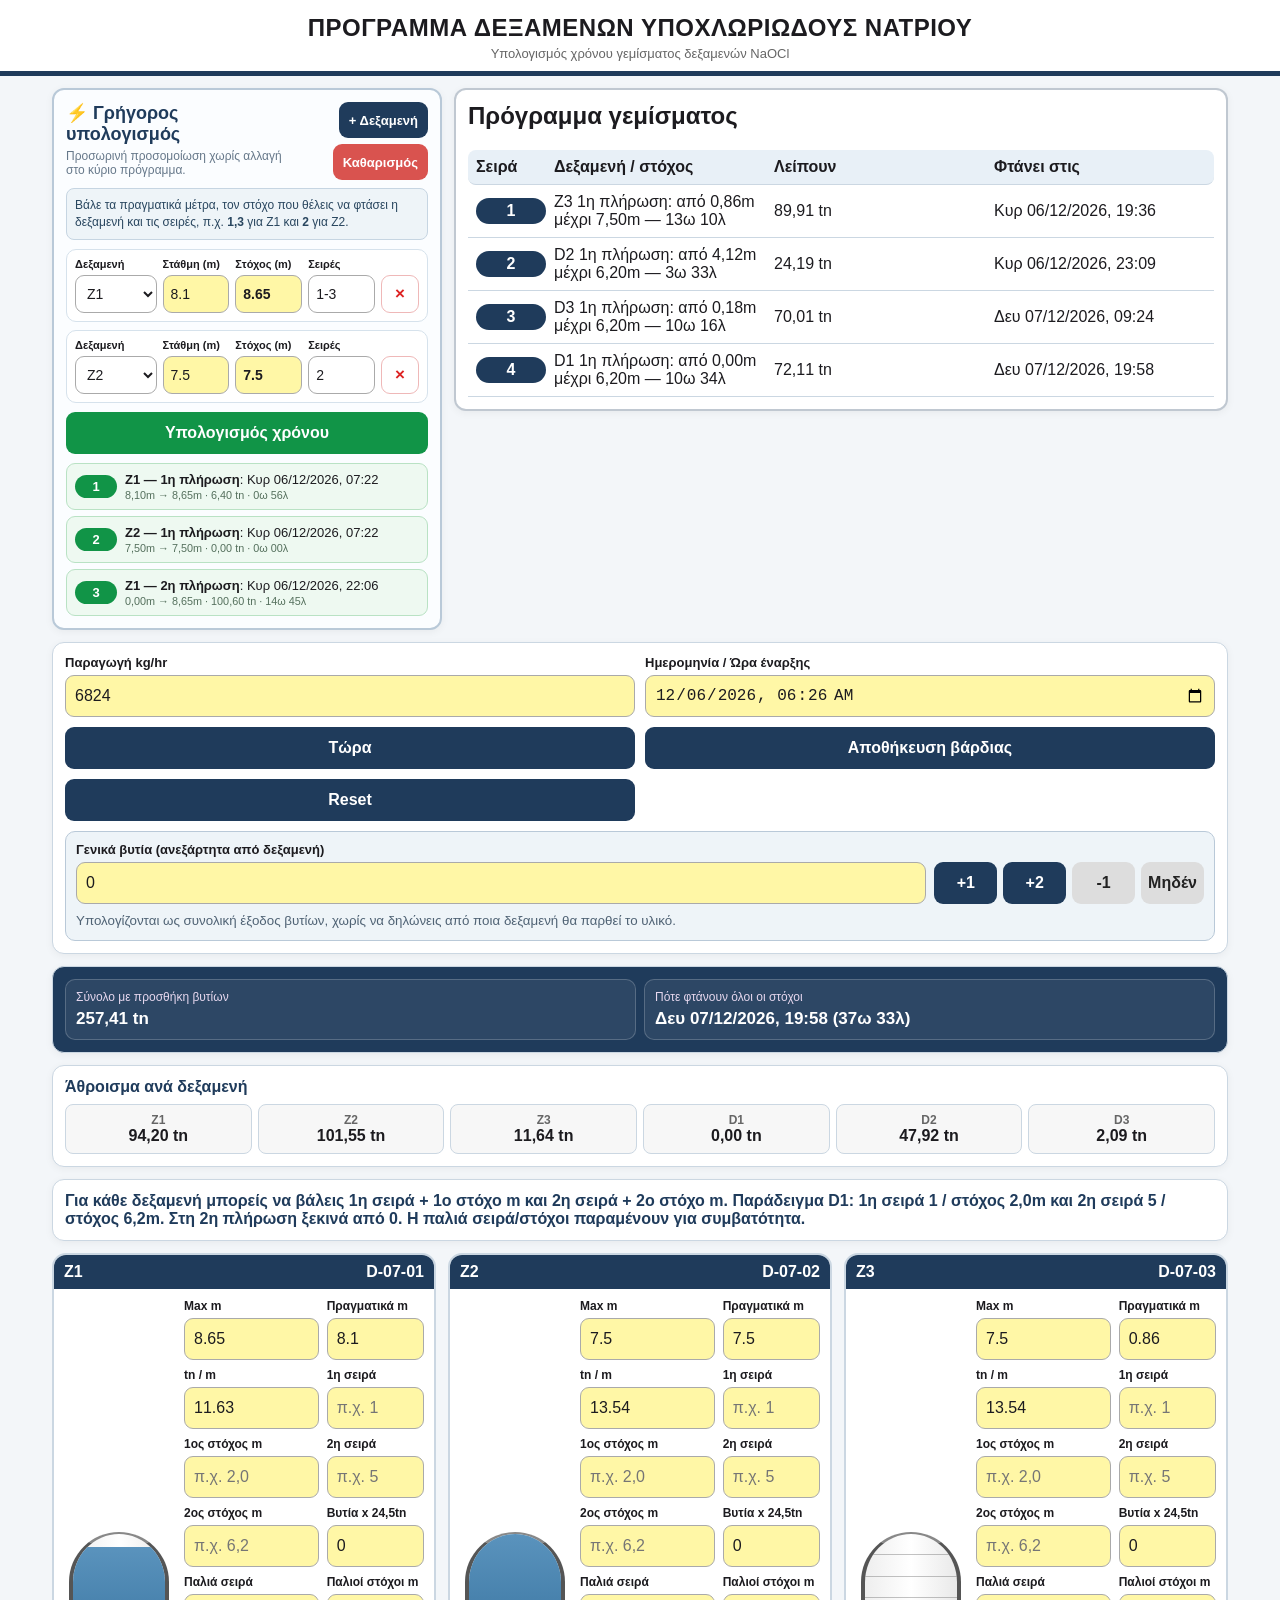
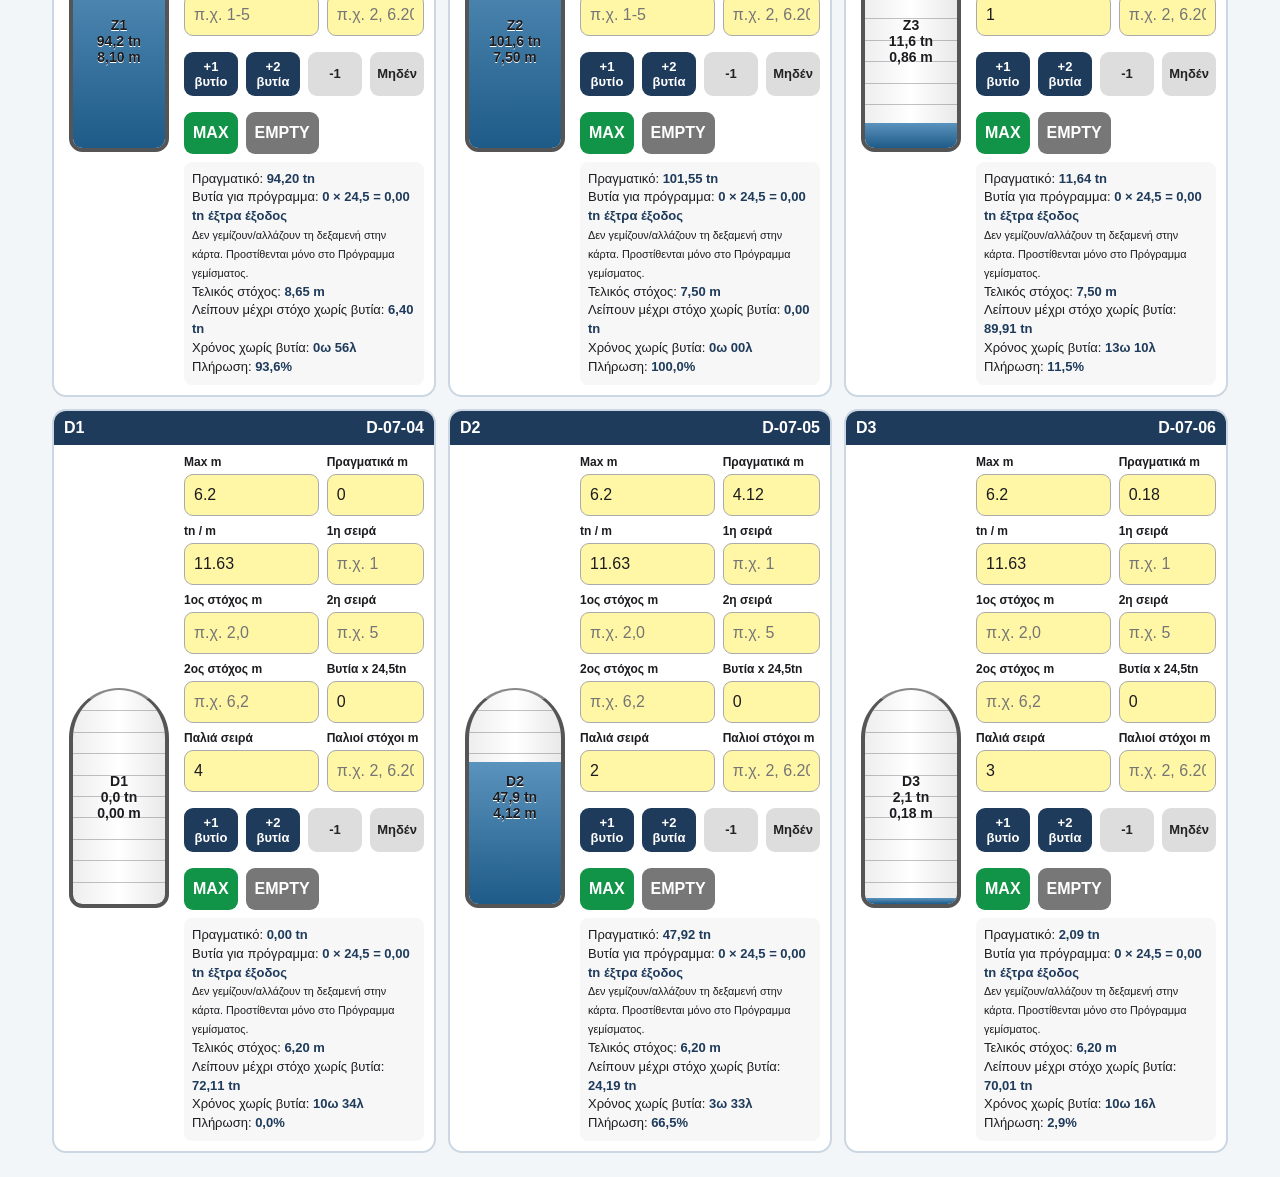
==== commit 51ac7c1f: "Add files via upload" ====
--- a/tank-planner/index.html
+++ b/tank-planner/index.html
@@ -10,7 +10,7 @@
   <link rel="apple-touch-icon" href="apple-touch-icon.png" />
   <link rel="icon" type="image/png" sizes="192x192" href="icon-192.png" />
   <link rel="manifest" href="manifest.json" />
-  <link rel="stylesheet" href="style.css?v=4.3.0" />
+  <link rel="stylesheet" href="style.css?v=4.3.1" />
   <title>Πρόγραμμα Δεξαμενών Υποχλωριώδους Νατρίου</title>
 </head>
 <body>
@@ -86,6 +86,6 @@
 
   </main>
 
-  <script src="app.js?v=4.3.0"></script>
+  <script src="app.js?v=4.3.1"></script>
 </body>
 </html>
